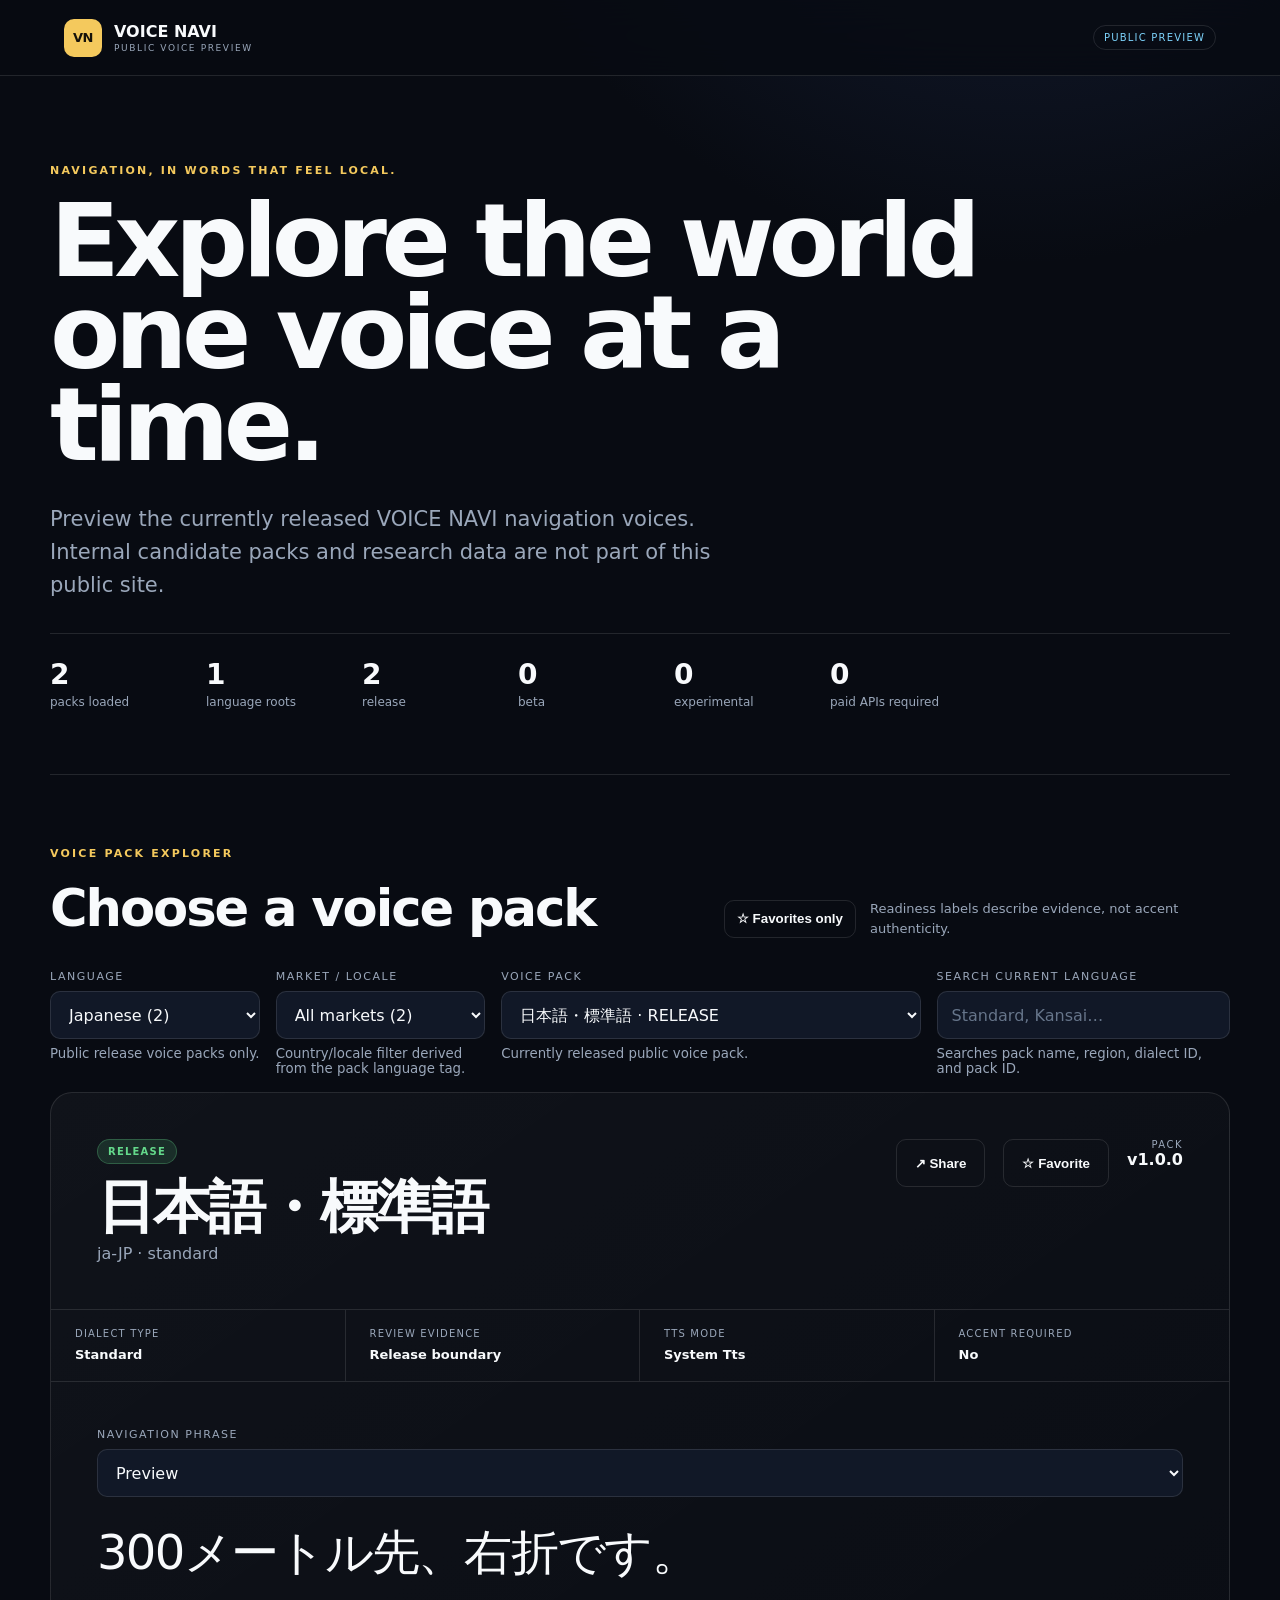
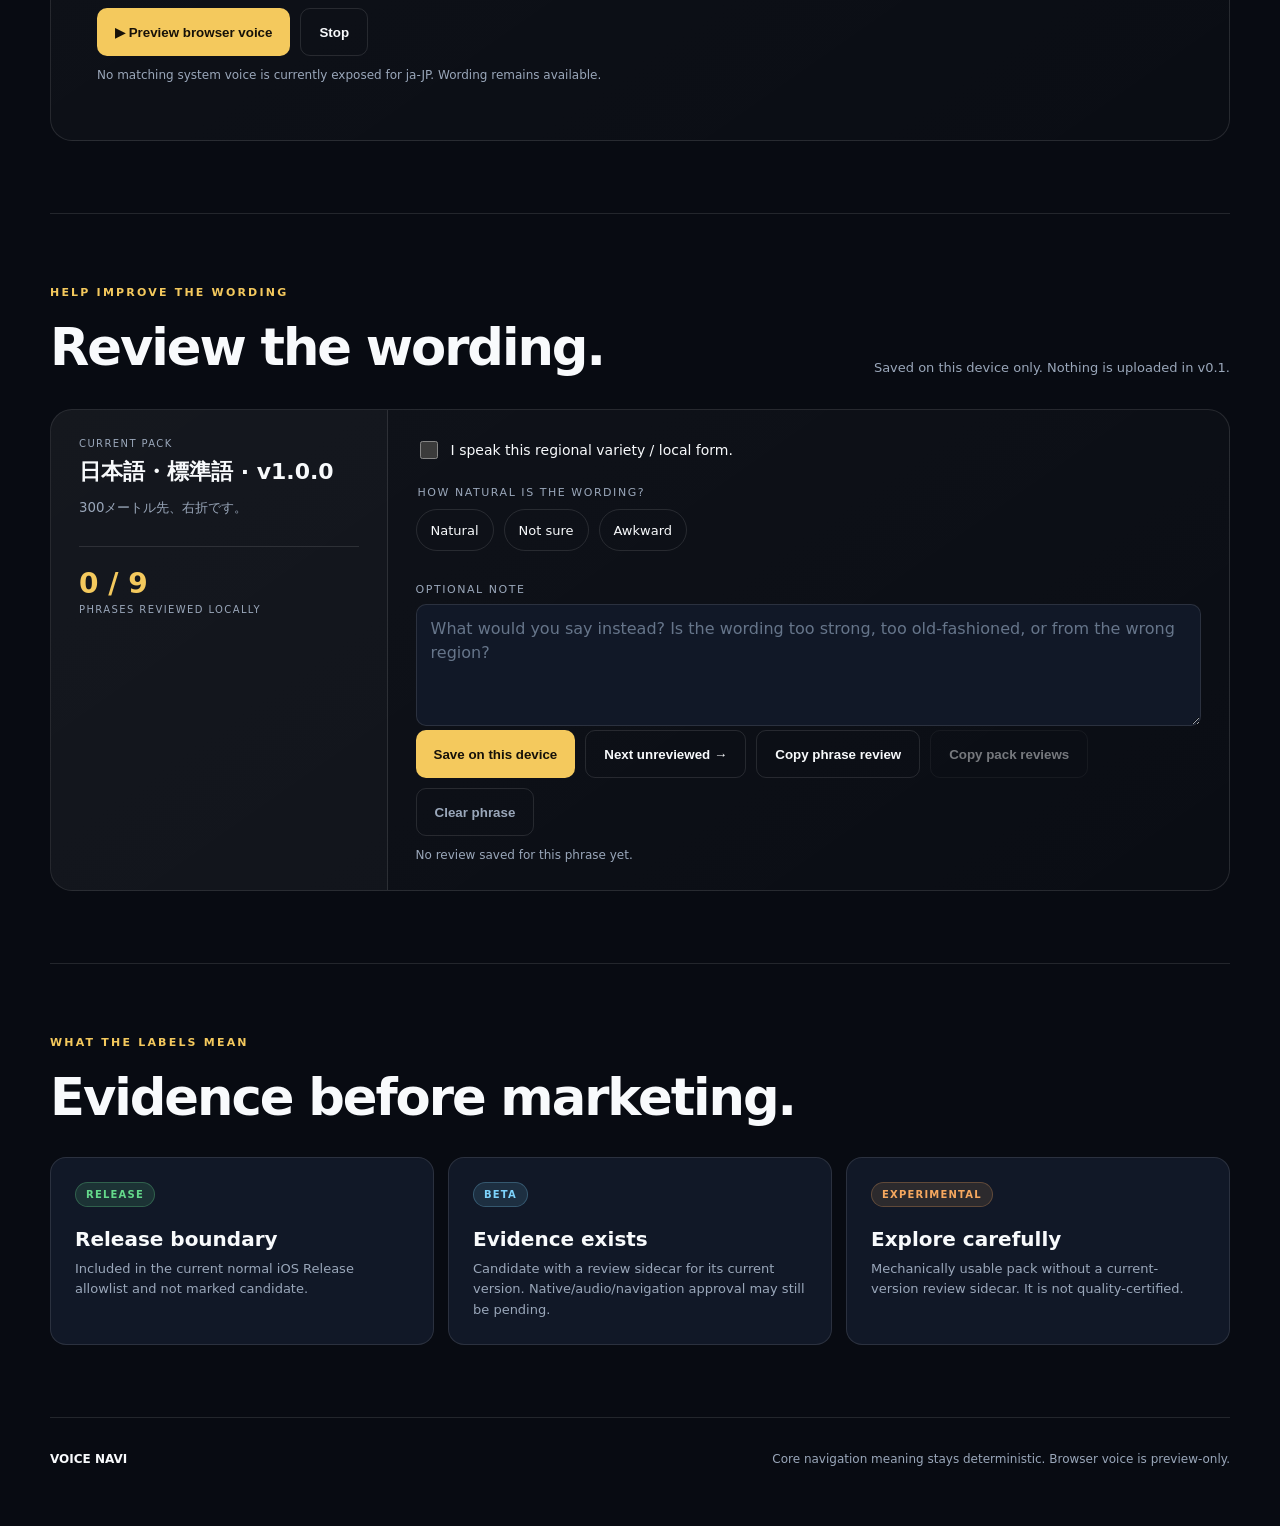
==== index.html @ 8ff070d8 "Initial VOICE NAVI public product preview" ====
<!doctype html>
<html lang="en">
<head>
  <meta charset="utf-8">
  <meta name="viewport" content="width=device-width,initial-scale=1,viewport-fit=cover">
  <meta name="theme-color" content="#0b1020">
  <meta name="description" content="Explore VOICE NAVI regional navigation voice packs.">
  <title>VOICE NAVI — Public Voice Preview</title>
  <link rel="manifest" href="manifest.webmanifest">
  <link rel="icon" href="icon.svg" type="image/svg+xml">
  <link rel="apple-touch-icon" href="apple-touch-icon.png">
  <link rel="stylesheet" href="styles.css">
</head>
<body>
  <header class="topbar">
    <a class="brand" href="#" aria-label="VOICE NAVI home">
      <span class="brand-mark" aria-hidden="true">VN</span>
      <span><strong>VOICE NAVI</strong><small>PUBLIC VOICE PREVIEW</small></span>
    </a>
    <nav class="topnav" aria-label="VOICE NAVI navigation"><span class="lab-label">PUBLIC PREVIEW</span></nav>
  </header>

  <main>
    <section class="hero" aria-labelledby="hero-title">
      <p class="eyebrow">NAVIGATION, IN WORDS THAT FEEL LOCAL.</p>
      <h1 id="hero-title">Explore the world<br>one voice at a time.</h1>
      <p class="hero-copy">Preview the currently released VOICE NAVI navigation voices. Internal candidate packs and research data are not part of this public site.</p>
      <div class="hero-stats" aria-label="Catalog summary">
        <div><strong id="pack-count">—</strong><span>packs loaded</span></div>
        <div><strong id="language-count">—</strong><span>language roots</span></div>
        <div><strong id="release-count">—</strong><span>release</span></div>
        <div><strong id="beta-count">—</strong><span>beta</span></div>
        <div><strong id="experimental-count">—</strong><span>experimental</span></div>
        <div><strong>0</strong><span>paid APIs required</span></div>
      </div>
    </section>

    <section class="lab" aria-labelledby="lab-title">
      <div class="lab-heading">
        <div>
          <p class="eyebrow">VOICE PACK EXPLORER</p>
          <h2 id="lab-title">Choose a voice pack</h2>
        </div>
        <div class="lab-tools">
          <button id="favorites-filter" class="secondary compact" type="button" aria-pressed="false">☆ Favorites only</button>
          <p class="status-note">Readiness labels describe evidence, not accent authenticity.</p>
        </div>
      </div>

      <div class="controls">
        <label>
          <span>Language</span>
          <select id="language-select" aria-describedby="language-help"></select>
          <small id="language-help">Public release voice packs only.</small>
        </label>
        <label>
          <span>Market / Locale</span>
          <select id="market-select"></select>
          <small>Country/locale filter derived from the pack language tag.</small>
        </label>
        <label class="pack-control">
          <span>Voice pack</span>
          <select id="pack-select"></select>
          <small>Currently released public voice pack.</small>
        </label>
        <label>
          <span>Search current language</span>
          <input id="pack-search" type="search" placeholder="Standard, Kansai…" autocomplete="off">
          <small>Searches pack name, region, dialect ID, and pack ID.</small>
        </label>
      </div>

      <article class="pack-card" aria-live="polite">
        <div class="pack-head">
          <div>
            <span id="readiness-badge" class="badge">—</span>
            <h3 id="pack-name">Loading…</h3>
            <p id="pack-meta" class="pack-meta"></p>
          </div>
          <div class="pack-actions">
            <button id="share-button" class="favorite" type="button">↗ Share</button>
            <button id="favorite-button" class="favorite" type="button" aria-pressed="false">☆ Favorite</button>
            <div class="version-block"><span>PACK</span><strong id="pack-version">—</strong></div>
          </div>
        </div>

        <div class="evidence-grid">
          <div><span>Dialect type</span><strong id="dialect-type">—</strong></div>
          <div><span>Review evidence</span><strong id="review-evidence">—</strong></div>
          <div><span>TTS mode</span><strong id="tts-mode">—</strong></div>
          <div><span>Accent required</span><strong id="accent-required">—</strong></div>
        </div>

        <div class="preview-panel">
          <label>
            <span>Navigation phrase</span>
            <select id="phrase-select"></select>
          </label>
          <blockquote id="phrase-text">—</blockquote>
          <div class="preview-actions">
            <button id="speak-button" class="primary" type="button">▶ Preview browser voice</button>
            <button id="stop-button" class="secondary" type="button">Stop</button>
          </div>
          <p id="voice-status" class="voice-status">Browser speech uses a matching system voice when available.</p>
          <p id="share-status" class="voice-status" aria-live="polite"></p>
        </div>

        <aside id="accent-warning" class="warning" hidden>
          <strong>Regional prosody not authenticated yet.</strong>
          <span>This pack requires regional/accent audio review. Browser TTS demonstrates wording only.</span>
        </aside>
      </article>
    </section>


    <section class="feedback" aria-labelledby="feedback-title">
      <div class="lab-heading">
        <div>
          <p class="eyebrow">HELP IMPROVE THE WORDING</p>
          <h2 id="feedback-title">Review the wording.</h2>
        </div>
        <p class="status-note">Saved on this device only. Nothing is uploaded in v0.1.</p>
      </div>

      <div class="feedback-card">
        <div class="feedback-context">
          <span>Current pack</span>
          <strong id="feedback-pack">—</strong>
          <small id="feedback-phrase">—</small>
          <div class="review-progress">
            <strong id="review-progress-count">0 / 0</strong>
            <span>phrases reviewed locally</span>
          </div>
        </div>

        <div class="feedback-form">
          <label class="native-check">
            <input id="native-speaker" type="checkbox">
            <span>I speak this regional variety / local form.</span>
          </label>

          <fieldset>
            <legend>How natural is the wording?</legend>
            <div class="rating-options">
              <label><input type="radio" name="wording-rating" value="natural"><span>Natural</span></label>
              <label><input type="radio" name="wording-rating" value="uncertain"><span>Not sure</span></label>
              <label><input type="radio" name="wording-rating" value="awkward"><span>Awkward</span></label>
            </div>
          </fieldset>

          <label>
            <span>Optional note</span>
            <textarea id="review-note" rows="4" maxlength="800" placeholder="What would you say instead? Is the wording too strong, too old-fashioned, or from the wrong region?"></textarea>
          </label>

          <div class="preview-actions">
            <button id="save-review-button" class="primary" type="button">Save on this device</button>
            <button id="next-review-button" class="secondary" type="button">Next unreviewed →</button>
            <button id="copy-review-button" class="secondary" type="button">Copy phrase review</button>
            <button id="copy-pack-review-button" class="secondary" type="button">Copy pack reviews</button>
            <button id="clear-review-button" class="secondary subtle" type="button">Clear phrase</button>
          </div>
          <p id="feedback-status" class="voice-status">No review saved for this phrase yet.</p>
        </div>
      </div>
    </section>

    <section class="readiness" aria-labelledby="readiness-title">
      <p class="eyebrow">WHAT THE LABELS MEAN</p>
      <h2 id="readiness-title">Evidence before marketing.</h2>
      <div class="readiness-grid">
        <article><span class="badge release">RELEASE</span><h3>Release boundary</h3><p>Included in the current normal iOS Release allowlist and not marked candidate.</p></article>
        <article><span class="badge beta">BETA</span><h3>Evidence exists</h3><p>Candidate with a review sidecar for its current version. Native/audio/navigation approval may still be pending.</p></article>
        <article><span class="badge experimental">EXPERIMENTAL</span><h3>Explore carefully</h3><p>Mechanically usable pack without a current-version review sidecar. It is not quality-certified.</p></article>
      </div>
    </section>
  </main>

  <footer>
    <strong>VOICE NAVI</strong>
    <span>Core navigation meaning stays deterministic. Browser voice is preview-only.</span>
  </footer>

  <script src="app.js" defer></script>
</body>
</html>
---- styles.css ----
:root {
  color-scheme: dark;
  --bg: #080b12;
  --panel: #111827;
  --panel-2: #151d2d;
  --line: rgba(255,255,255,.11);
  --text: #f8fafc;
  --muted: #9aa7ba;
  --accent: #f4c95d;
  --accent-2: #7dd3fc;
  --green: #64d98b;
  --orange: #f6a85f;
  --red: #ff7d7d;
  font-family: Inter, ui-sans-serif, system-ui, -apple-system, BlinkMacSystemFont, "Segoe UI", sans-serif;
}
* { box-sizing: border-box; }
body { margin: 0; min-height: 100vh; background: radial-gradient(circle at 80% -10%, #17213b 0, transparent 36rem), var(--bg); color: var(--text); }
a { color: inherit; }
.topbar { display: flex; justify-content: space-between; align-items: center; min-height: 76px; padding: 14px clamp(20px,5vw,68px); border-bottom: 1px solid var(--line); position: sticky; top: 0; z-index: 10; background: rgba(8,11,18,.84); backdrop-filter: blur(18px); }
.brand { display: inline-flex; align-items: center; gap: 12px; text-decoration: none; }
.brand-mark { display: grid; place-items: center; width: 38px; height: 38px; border-radius: 10px; background: var(--accent); color: #14110a; font-weight: 900; font-size: 13px; letter-spacing: -.04em; }
.brand strong, .brand small { display: block; }
.brand small { color: var(--muted); font-size: 9px; letter-spacing: .18em; margin-top: 2px; }
.lab-label { border: 1px solid var(--line); border-radius: 999px; color: var(--accent-2); padding: 6px 10px; font-size: 10px; letter-spacing: .12em; }
main { width: min(1180px, calc(100% - 40px)); margin: 0 auto; }
.hero { min-height: 58vh; display: flex; flex-direction: column; justify-content: center; padding: 88px 0 64px; }
.eyebrow { color: var(--accent); font-size: 11px; font-weight: 800; letter-spacing: .2em; margin: 0 0 18px; }
h1 { font-size: clamp(48px, 8vw, 104px); line-height: .9; letter-spacing: -.055em; margin: 0; max-width: 950px; }
.hero-copy { color: var(--muted); font-size: clamp(17px,2vw,21px); line-height: 1.55; max-width: 690px; margin: 32px 0; }
.hero-stats { display: flex; flex-wrap: wrap; gap: 36px; border-top: 1px solid var(--line); padding-top: 24px; }
.hero-stats div { min-width: 120px; }
.hero-stats strong { display: block; font-size: 28px; }
.hero-stats span { color: var(--muted); font-size: 12px; }
.lab, .readiness { padding: 72px 0; border-top: 1px solid var(--line); }
.lab-heading { display: flex; justify-content: space-between; gap: 30px; align-items: end; margin-bottom: 32px; }
h2 { font-size: clamp(32px,4vw,52px); letter-spacing: -.04em; margin: 0; }
.status-note { color: var(--muted); max-width: 360px; margin: 0; font-size: 13px; line-height: 1.5; }
.lab-tools { display: flex; align-items: center; gap: 14px; }
button.compact { min-height: 38px; padding-inline: 12px; white-space: nowrap; }
button[aria-pressed="true"] { border-color: rgba(244,201,93,.55); color: var(--accent); background: rgba(244,201,93,.08); }
.controls { display: grid; grid-template-columns: 1fr 1fr 2fr 1.4fr; gap: 16px; margin-bottom: 16px; align-items: start; }
label > span { display: block; font-size: 11px; text-transform: uppercase; letter-spacing: .14em; color: var(--muted); margin-bottom: 8px; }
label small { color: var(--muted); display: block; margin-top: 7px; }
select, input[type="search"] { width: 100%; min-height: 48px; padding: 0 14px; background: var(--panel); border: 1px solid var(--line); border-radius: 10px; color: var(--text); font: inherit; }
input[type="search"]::placeholder { color: #66758a; }
select:focus-visible, input:focus-visible, button:focus-visible { outline: 2px solid var(--accent-2); outline-offset: 2px; }
.pack-card { background: linear-gradient(145deg, rgba(255,255,255,.035), rgba(255,255,255,.012)); border: 1px solid var(--line); border-radius: 22px; overflow: hidden; }
.pack-head { padding: clamp(24px,4vw,46px); display: flex; justify-content: space-between; gap: 20px; border-bottom: 1px solid var(--line); }
.pack-head h3 { font-size: clamp(30px,5vw,58px); line-height: 1; margin: 14px 0 8px; letter-spacing: -.04em; }
.pack-meta { color: var(--muted); margin: 0; }
.version-block { text-align: right; color: var(--muted); }
.version-block span { display: block; font-size: 10px; letter-spacing: .15em; }
.version-block strong { color: var(--text); font-size: 16px; }
.badge { display: inline-block; border-radius: 999px; padding: 6px 10px; font-weight: 800; font-size: 10px; letter-spacing: .12em; background: rgba(255,255,255,.1); }
.badge.release, .badge[data-state="RELEASE"] { background: rgba(100,217,139,.14); color: var(--green); border: 1px solid rgba(100,217,139,.28); }
.badge.beta, .badge[data-state="BETA"] { background: rgba(125,211,252,.12); color: var(--accent-2); border: 1px solid rgba(125,211,252,.25); }
.badge.experimental, .badge[data-state="EXPERIMENTAL"] { background: rgba(246,168,95,.12); color: var(--orange); border: 1px solid rgba(246,168,95,.25); }
.evidence-grid { display: grid; grid-template-columns: repeat(4, 1fr); }
.evidence-grid div { padding: 18px 24px; border-right: 1px solid var(--line); border-bottom: 1px solid var(--line); }
.evidence-grid div:last-child { border-right: 0; }
.evidence-grid span { color: var(--muted); font-size: 10px; text-transform: uppercase; letter-spacing: .12em; display: block; margin-bottom: 5px; }
.evidence-grid strong { font-size: 13px; }
.preview-panel { padding: clamp(24px,4vw,46px); }
blockquote { margin: 28px 0; padding: 0; max-width: 880px; font-size: clamp(28px,4vw,48px); line-height: 1.15; letter-spacing: -.035em; }
.preview-actions { display: flex; flex-wrap: wrap; gap: 10px; }
button { min-height: 48px; border-radius: 10px; padding: 0 18px; border: 0; cursor: pointer; font-weight: 750; }
button.primary { background: var(--accent); color: #161109; }
button.secondary { background: transparent; color: var(--text); border: 1px solid var(--line); }
button:disabled { opacity: .45; cursor: not-allowed; }
.voice-status { color: var(--muted); font-size: 12px; margin: 12px 0 0; }
.warning { margin: 0 24px 24px; padding: 16px 18px; border: 1px solid rgba(246,168,95,.28); border-radius: 12px; background: rgba(246,168,95,.07); color: var(--orange); }
.warning strong, .warning span { display: block; }
.warning span { color: #ddb991; margin-top: 4px; font-size: 12px; line-height: 1.5; }
.readiness-grid { display: grid; grid-template-columns: repeat(3,1fr); gap: 14px; margin-top: 30px; }
.readiness-grid article { border: 1px solid var(--line); background: var(--panel); padding: 24px; border-radius: 16px; }
.readiness-grid h3 { margin: 20px 0 8px; font-size: 20px; }
.readiness-grid p { color: var(--muted); line-height: 1.55; margin: 0; font-size: 13px; }
footer { width: min(1180px, calc(100% - 40px)); margin: 0 auto; padding: 34px 0 60px; border-top: 1px solid var(--line); color: var(--muted); display: flex; justify-content: space-between; gap: 24px; font-size: 12px; }
footer strong { color: var(--text); }
@media (max-width: 720px) {
  .topbar { padding-inline: 18px; }
  .lab-label { display: none; }
  main, footer { width: min(100% - 28px, 1180px); }
  .hero { padding-top: 72px; min-height: auto; }
  .lab-heading, footer { display: block; }
  .lab-tools { display: block; margin-top: 14px; }
  .status-note { margin-top: 10px; }
  .controls { grid-template-columns: 1fr; }
  .evidence-grid { grid-template-columns: 1fr 1fr; }
  .evidence-grid div:nth-child(2) { border-right: 0; }
  .readiness-grid { grid-template-columns: 1fr; }
  .pack-head { display: block; }
  .version-block { text-align: left; margin-top: 18px; }
  footer span { display: block; margin-top: 8px; }
}
@media (prefers-reduced-motion: reduce) { * { scroll-behavior: auto !important; } }
.pack-actions { display: flex; align-items: flex-start; gap: 18px; }
.favorite { background: transparent; color: var(--text); border: 1px solid var(--line); white-space: nowrap; }
.favorite[aria-pressed="true"] { color: var(--accent); border-color: rgba(244,201,93,.45); background: rgba(244,201,93,.08); }
.feedback { padding: 72px 0; border-top: 1px solid var(--line); }
.feedback-card { display: grid; grid-template-columns: minmax(220px,.8fr) minmax(0,2fr); border: 1px solid var(--line); border-radius: 22px; overflow: hidden; background: linear-gradient(145deg, rgba(255,255,255,.035), rgba(255,255,255,.012)); }
.feedback-context { padding: 28px; border-right: 1px solid var(--line); background: rgba(255,255,255,.018); }
.feedback-context span { color: var(--muted); text-transform: uppercase; letter-spacing: .14em; font-size: 10px; display: block; margin-bottom: 10px; }
.feedback-context strong { display: block; font-size: 22px; line-height: 1.2; }
.feedback-context small { color: var(--muted); display: block; margin-top: 12px; line-height: 1.5; }
.review-progress { margin-top: 28px; padding-top: 20px; border-top: 1px solid var(--line); }
.review-progress strong { font-size: 28px; color: var(--accent); }
.review-progress span { margin-top: 4px; }
.feedback-form { padding: 28px; }
.native-check { display: flex; gap: 10px; align-items: center; margin-bottom: 24px; }
.native-check span { margin: 0; color: var(--text); font-size: 14px; text-transform: none; letter-spacing: 0; }
.native-check input { width: 18px; height: 18px; accent-color: var(--accent); }
fieldset { border: 0; padding: 0; margin: 0 0 24px; }
legend { color: var(--muted); text-transform: uppercase; letter-spacing: .14em; font-size: 11px; margin-bottom: 10px; }
.rating-options { display: flex; flex-wrap: wrap; gap: 10px; }
.rating-options label { position: relative; }
.rating-options input { position: absolute; opacity: 0; pointer-events: none; }
.rating-options span { display: inline-flex; align-items: center; min-height: 42px; border: 1px solid var(--line); border-radius: 999px; padding: 0 14px; color: var(--text); text-transform: none; letter-spacing: 0; font-size: 13px; cursor: pointer; }
.rating-options input:checked + span { border-color: var(--accent-2); background: rgba(125,211,252,.1); color: var(--accent-2); }
textarea { width: 100%; resize: vertical; min-height: 112px; padding: 12px 14px; background: var(--panel); border: 1px solid var(--line); border-radius: 10px; color: var(--text); font: inherit; line-height: 1.5; }
textarea::placeholder { color: #66758a; }
textarea:focus-visible { outline: 2px solid var(--accent-2); outline-offset: 2px; }
button.subtle { color: var(--muted); }
@media (max-width: 720px) {
  .pack-actions { margin-top: 18px; justify-content: space-between; }
  .feedback-card { grid-template-columns: 1fr; }
  .feedback-context { border-right: 0; border-bottom: 1px solid var(--line); }
}
.topnav { display: flex; align-items: center; gap: 14px; }
.topnav a { color: var(--muted); text-decoration: none; font-size: 12px; }
.topnav a:hover { color: var(--text); }
.queue-hero { min-height: 50vh; }
.blocker-grid { display: grid; grid-template-columns: repeat(2, minmax(0,1fr)); gap: 12px; }
.blocker-card { display: grid; grid-template-columns: 42px minmax(0,1fr) auto; gap: 16px; align-items: center; border: 1px solid var(--line); background: var(--panel); border-radius: 16px; padding: 20px; position: relative; }
.blocker-rank { color: var(--muted); font-size: 11px; letter-spacing: .12em; }
.blocker-main span, .queue-gate > span { color: var(--muted); text-transform: uppercase; letter-spacing: .12em; font-size: 9px; }
.blocker-main h3 { margin: 4px 0 5px; font-size: 18px; }
code { color: var(--accent-2); font-family: ui-monospace, SFMono-Regular, Menlo, Monaco, Consolas, monospace; font-size: 11px; }
.unlock { text-align: right; padding-right: 90px; }
.unlock strong { display: block; color: var(--accent); font-size: 28px; line-height: 1; }
.unlock span { display: block; color: var(--muted); font-size: 9px; line-height: 1.25; margin-top: 4px; text-transform: uppercase; letter-spacing: .08em; }
.queue-link { color: var(--accent-2); text-decoration: none; font-weight: 700; font-size: 11px; white-space: nowrap; }
.blocker-card > .queue-link { position: absolute; right: 18px; bottom: 16px; }
.queue-controls { display: grid; grid-template-columns: 1fr 1fr 1.4fr; gap: 14px; margin-bottom: 18px; }
.queue-list { border: 1px solid var(--line); border-radius: 18px; overflow: hidden; }
.queue-row { display: grid; grid-template-columns: minmax(230px,1.3fr) minmax(230px,1.1fr) minmax(200px,1fr) 70px 80px; gap: 16px; align-items: center; padding: 18px 20px; border-bottom: 1px solid var(--line); background: rgba(255,255,255,.016); }
.queue-row:last-child { border-bottom: 0; }
.queue-row:hover { background: rgba(255,255,255,.03); }
.queue-identity h3 { margin: 8px 0 4px; font-size: 17px; }
.queue-gate strong { display: block; margin: 5px 0 7px; font-size: 12px; }
.queue-gate p { margin: 0; color: var(--muted); font-size: 10px; }
.queue-needs { display: flex; flex-wrap: wrap; gap: 5px; }
.queue-needs span { border: 1px solid var(--line); border-radius: 999px; color: var(--muted); font-size: 9px; padding: 4px 7px; }
.queue-leverage { text-align: center; }
.queue-leverage strong { display: block; font-size: 19px; color: var(--accent); }
.queue-leverage span { color: var(--muted); font-size: 9px; text-transform: uppercase; }
@media (max-width: 900px) {
  .blocker-grid { grid-template-columns: 1fr; }
  .queue-controls { grid-template-columns: 1fr; }
  .queue-row { grid-template-columns: 1fr; gap: 12px; }
  .queue-leverage { text-align: left; }
  .queue-row > .queue-link { justify-self: start; }
}
.learning-layout { display: grid; grid-template-columns: minmax(320px,.95fr) minmax(420px,1.35fr); gap: 18px; align-items: start; }
.learning-list { border: 1px solid var(--line); border-radius: 18px; overflow: hidden; max-height: 760px; overflow-y: auto; }
.learning-row { width: 100%; display: grid; grid-template-columns: auto minmax(0,1fr); gap: 8px 12px; text-align: left; border-radius: 0; border: 0; border-bottom: 1px solid var(--line); background: rgba(255,255,255,.016); color: var(--text); padding: 16px; min-height: 0; }
.learning-row:last-child { border-bottom: 0; }
.learning-row:hover, .learning-row.selected { background: rgba(255,255,255,.055); }
.learning-row-main { min-width: 0; }
.learning-row-main strong, .learning-row-main code { display: block; }
.learning-row-main strong { margin-bottom: 4px; font-size: 14px; }
.learning-row-action { grid-column: 2; color: var(--muted); font-size: 10px; }
.learning-row-saved { grid-column: 1 / -1; color: var(--accent); font-size: 9px; letter-spacing: .12em; }
.learning-detail { position: sticky; top: 92px; border: 1px solid var(--line); border-radius: 20px; background: linear-gradient(145deg, rgba(255,255,255,.035), rgba(255,255,255,.012)); padding: clamp(22px,3vw,34px); max-height: calc(100vh - 112px); overflow-y: auto; }
.learning-detail section { border-top: 1px solid var(--line); margin-top: 24px; padding-top: 24px; }
.learning-detail-head h3 { font-size: clamp(26px,3vw,42px); letter-spacing: -.035em; margin: 12px 0 6px; }
.learning-detail-head p { color: var(--muted); font-size: 12px; }
.source-card-list { display: grid; gap: 8px; }
.source-card { display: block; border: 1px solid var(--line); border-radius: 12px; padding: 14px; text-decoration: none; background: rgba(255,255,255,.018); }
.source-card:hover { border-color: rgba(125,211,252,.38); }
.source-card strong, .source-card span, .source-card code { display: block; }
.source-card span { color: var(--muted); font-size: 10px; margin: 5px 0; }
.learning-evidence { grid-template-columns: 1fr 1fr; border: 1px solid var(--line); border-radius: 12px; overflow: hidden; }
.learning-form-grid { display: grid; grid-template-columns: repeat(3,1fr); gap: 10px; margin-bottom: 16px; }
.learning-review label { display: block; margin-bottom: 14px; }
@media (max-width: 900px) {
  .learning-layout { grid-template-columns: 1fr; }
  .learning-list { max-height: 480px; }
  .learning-detail { position: static; max-height: none; }
  .learning-form-grid { grid-template-columns: 1fr; }
}
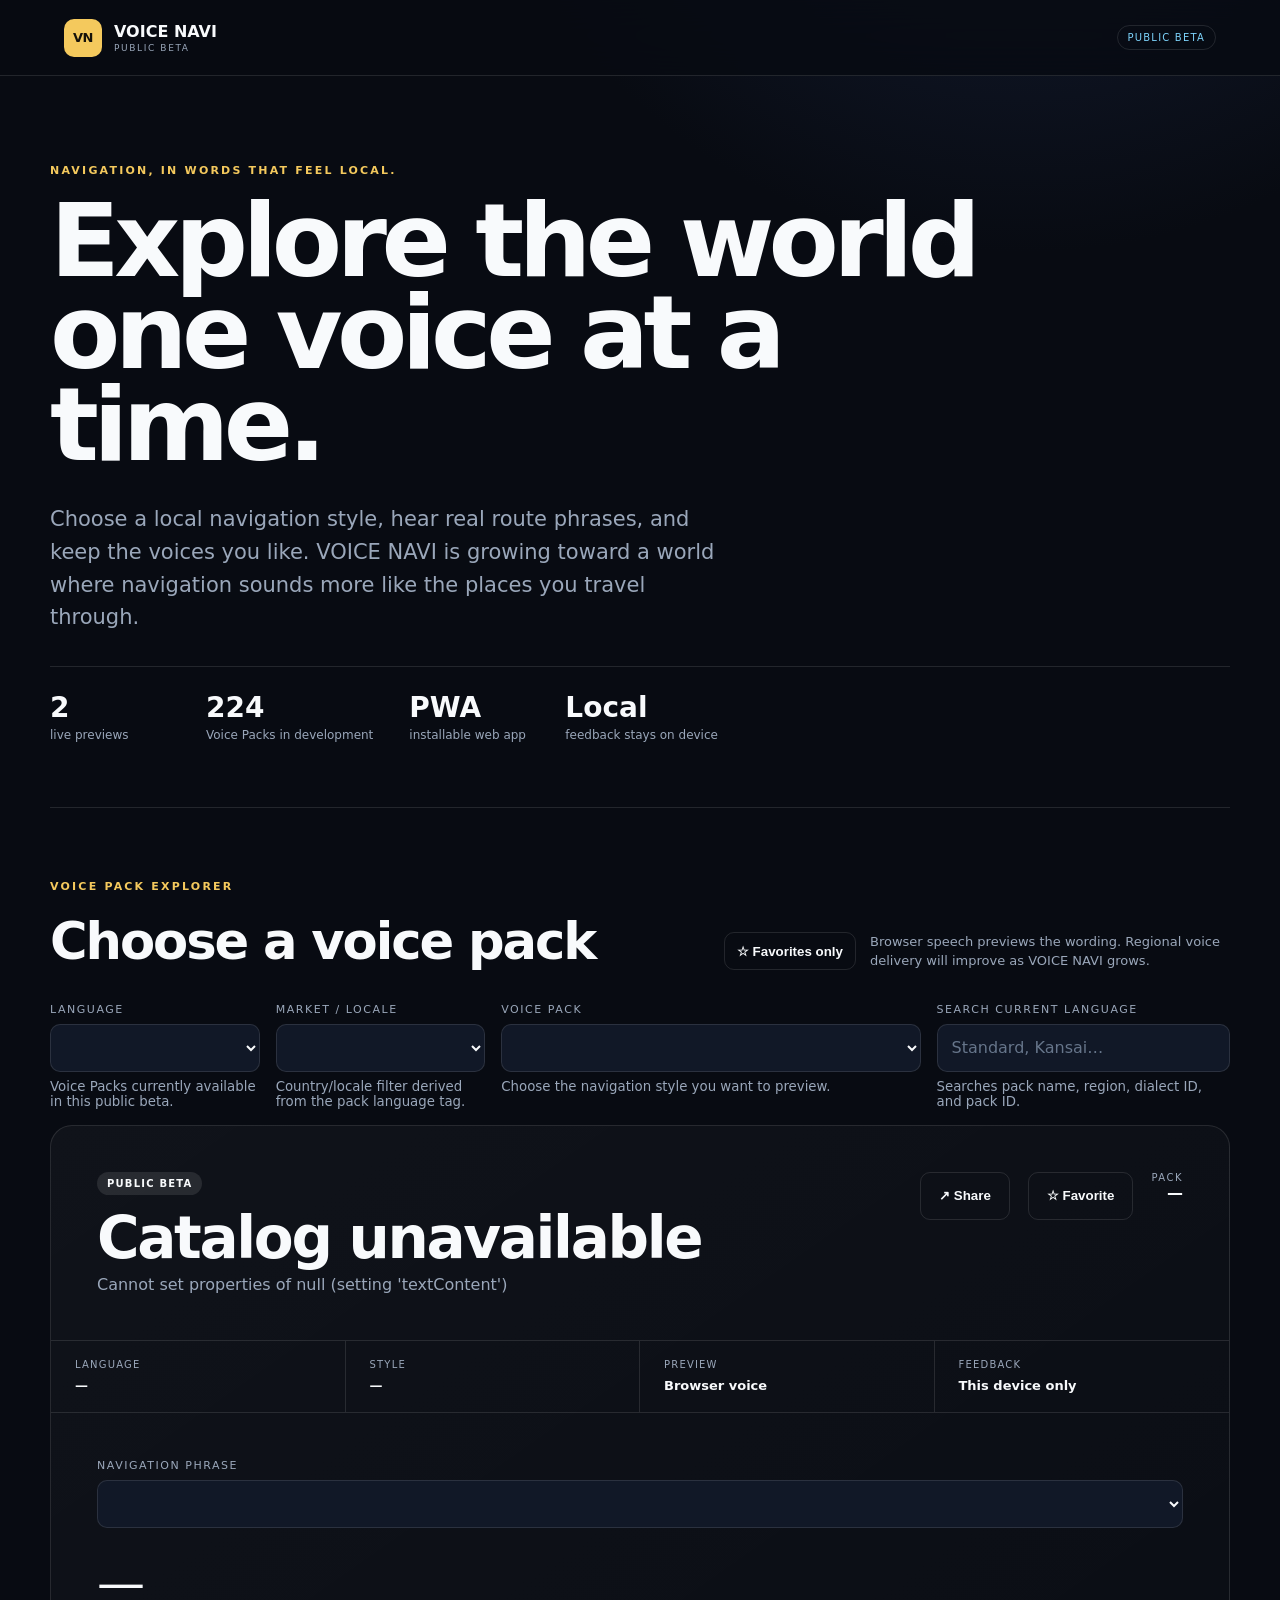
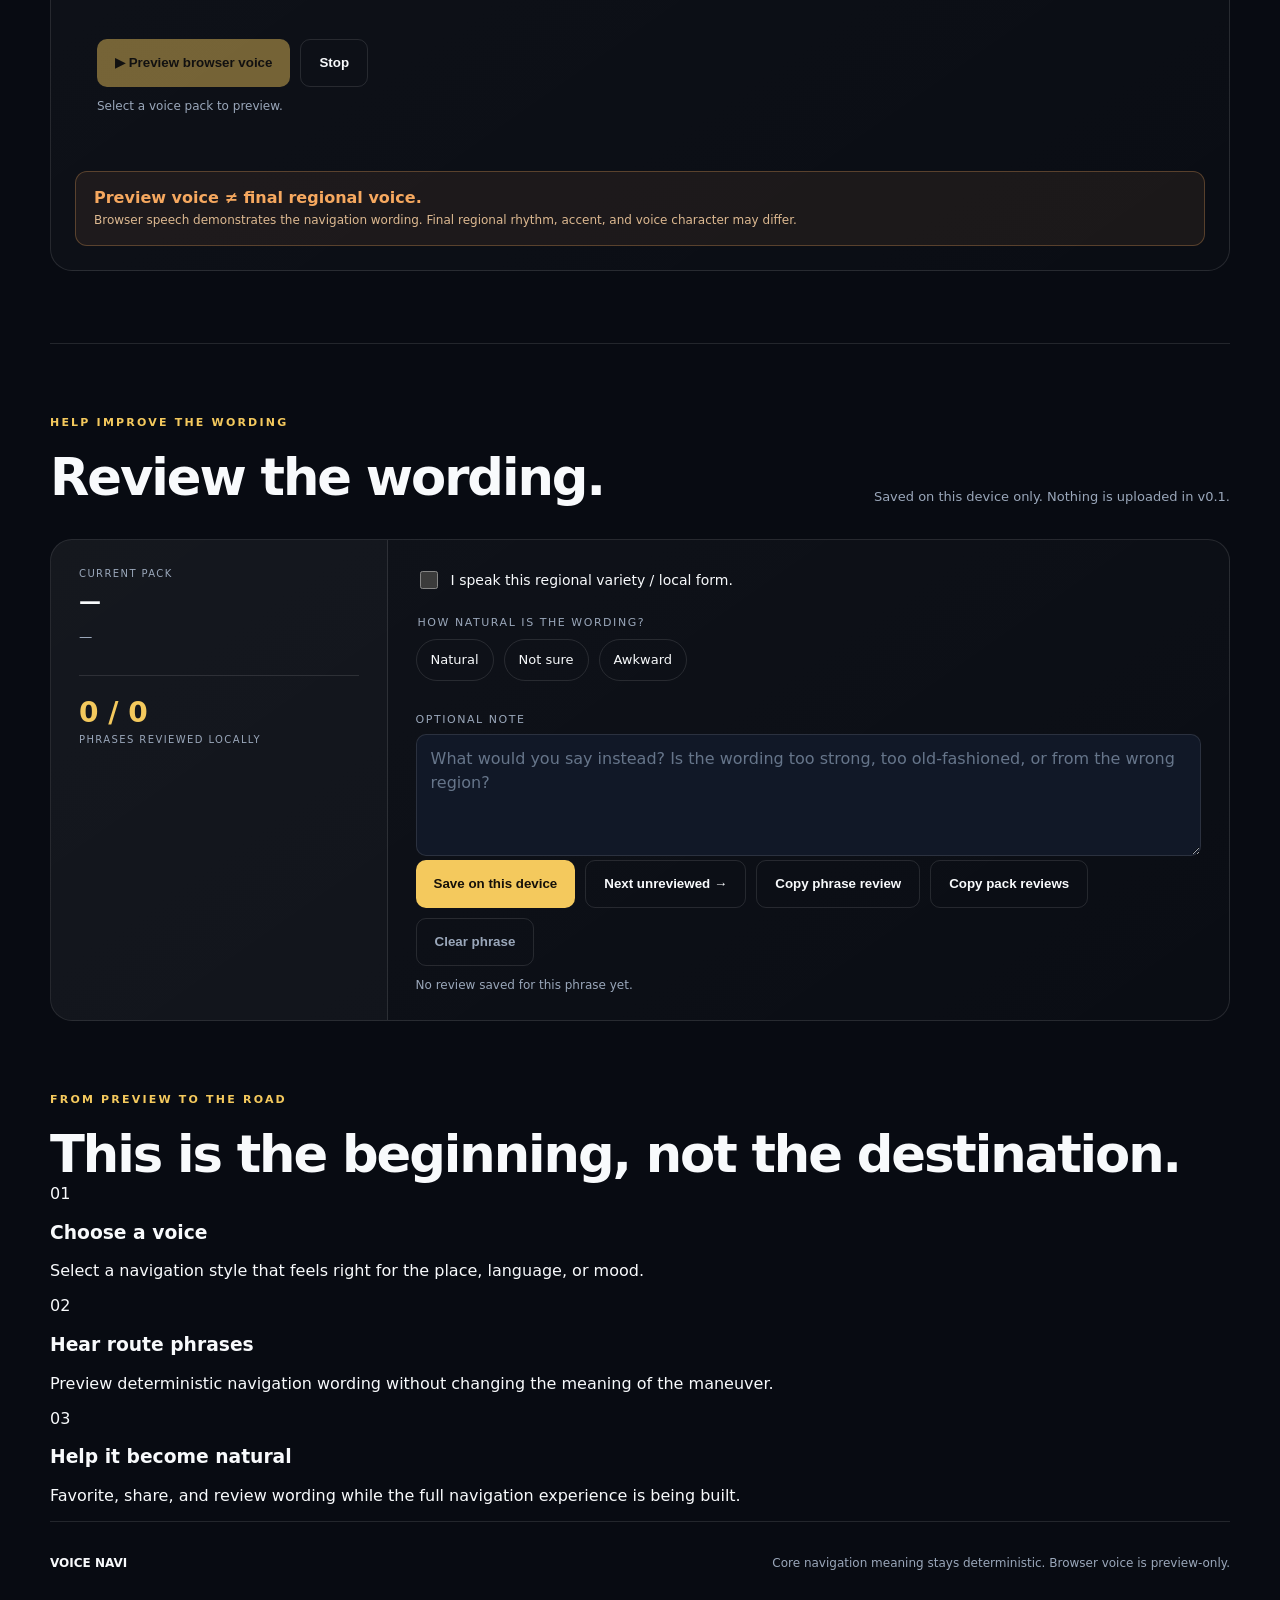
==== commit f50d0f93: "Polish VOICE NAVI public beta experience" ====
--- a/index.html
+++ b/index.html
@@ -15,23 +15,21 @@
   <header class="topbar">
     <a class="brand" href="#" aria-label="VOICE NAVI home">
       <span class="brand-mark" aria-hidden="true">VN</span>
-      <span><strong>VOICE NAVI</strong><small>PUBLIC VOICE PREVIEW</small></span>
+      <span><strong>VOICE NAVI</strong><small>PUBLIC BETA</small></span>
     </a>
-    <nav class="topnav" aria-label="VOICE NAVI navigation"><span class="lab-label">PUBLIC PREVIEW</span></nav>
+    <nav class="topnav" aria-label="VOICE NAVI navigation"><button id="install-button" class="secondary compact" type="button" hidden>Install app</button><span class="lab-label">PUBLIC BETA</span></nav>
   </header>
 
   <main>
     <section class="hero" aria-labelledby="hero-title">
       <p class="eyebrow">NAVIGATION, IN WORDS THAT FEEL LOCAL.</p>
       <h1 id="hero-title">Explore the world<br>one voice at a time.</h1>
-      <p class="hero-copy">Preview the currently released VOICE NAVI navigation voices. Internal candidate packs and research data are not part of this public site.</p>
-      <div class="hero-stats" aria-label="Catalog summary">
-        <div><strong id="pack-count">—</strong><span>packs loaded</span></div>
-        <div><strong id="language-count">—</strong><span>language roots</span></div>
-        <div><strong id="release-count">—</strong><span>release</span></div>
-        <div><strong id="beta-count">—</strong><span>beta</span></div>
-        <div><strong id="experimental-count">—</strong><span>experimental</span></div>
-        <div><strong>0</strong><span>paid APIs required</span></div>
+      <p class="hero-copy">Choose a local navigation style, hear real route phrases, and keep the voices you like. VOICE NAVI is growing toward a world where navigation sounds more like the places you travel through.</p>
+      <div class="hero-stats" aria-label="VOICE NAVI beta summary">
+        <div><strong id="pack-count">—</strong><span>live previews</span></div>
+        <div><strong>224</strong><span>Voice Packs in development</span></div>
+        <div><strong>PWA</strong><span>installable web app</span></div>
+        <div><strong>Local</strong><span>feedback stays on device</span></div>
       </div>
     </section>
 
@@ -43,7 +41,7 @@
         </div>
         <div class="lab-tools">
           <button id="favorites-filter" class="secondary compact" type="button" aria-pressed="false">☆ Favorites only</button>
-          <p class="status-note">Readiness labels describe evidence, not accent authenticity.</p>
+          <p class="status-note">Browser speech previews the wording. Regional voice delivery will improve as VOICE NAVI grows.</p>
         </div>
       </div>
 
@@ -51,7 +49,7 @@
         <label>
           <span>Language</span>
           <select id="language-select" aria-describedby="language-help"></select>
-          <small id="language-help">Public release voice packs only.</small>
+          <small id="language-help">Voice Packs currently available in this public beta.</small>
         </label>
         <label>
           <span>Market / Locale</span>
@@ -61,7 +59,7 @@
         <label class="pack-control">
           <span>Voice pack</span>
           <select id="pack-select"></select>
-          <small>Currently released public voice pack.</small>
+          <small>Choose the navigation style you want to preview.</small>
         </label>
         <label>
           <span>Search current language</span>
@@ -73,7 +71,7 @@
       <article class="pack-card" aria-live="polite">
         <div class="pack-head">
           <div>
-            <span id="readiness-badge" class="badge">—</span>
+            <span id="readiness-badge" class="badge public-beta">PUBLIC BETA</span>
             <h3 id="pack-name">Loading…</h3>
             <p id="pack-meta" class="pack-meta"></p>
           </div>
@@ -85,10 +83,10 @@
         </div>
 
         <div class="evidence-grid">
-          <div><span>Dialect type</span><strong id="dialect-type">—</strong></div>
-          <div><span>Review evidence</span><strong id="review-evidence">—</strong></div>
-          <div><span>TTS mode</span><strong id="tts-mode">—</strong></div>
-          <div><span>Accent required</span><strong id="accent-required">—</strong></div>
+          <div><span>Language</span><strong id="public-language">—</strong></div>
+          <div><span>Style</span><strong id="public-style">—</strong></div>
+          <div><span>Preview</span><strong>Browser voice</strong></div>
+          <div><span>Feedback</span><strong>This device only</strong></div>
         </div>
 
         <div class="preview-panel">
@@ -105,9 +103,9 @@
           <p id="share-status" class="voice-status" aria-live="polite"></p>
         </div>
 
-        <aside id="accent-warning" class="warning" hidden>
-          <strong>Regional prosody not authenticated yet.</strong>
-          <span>This pack requires regional/accent audio review. Browser TTS demonstrates wording only.</span>
+        <aside id="accent-warning" class="warning">
+          <strong>Preview voice ≠ final regional voice.</strong>
+          <span>Browser speech demonstrates the navigation wording. Final regional rhythm, accent, and voice character may differ.</span>
         </aside>
       </article>
     </section>
@@ -165,13 +163,13 @@
       </div>
     </section>
 
-    <section class="readiness" aria-labelledby="readiness-title">
-      <p class="eyebrow">WHAT THE LABELS MEAN</p>
-      <h2 id="readiness-title">Evidence before marketing.</h2>
-      <div class="readiness-grid">
-        <article><span class="badge release">RELEASE</span><h3>Release boundary</h3><p>Included in the current normal iOS Release allowlist and not marked candidate.</p></article>
-        <article><span class="badge beta">BETA</span><h3>Evidence exists</h3><p>Candidate with a review sidecar for its current version. Native/audio/navigation approval may still be pending.</p></article>
-        <article><span class="badge experimental">EXPERIMENTAL</span><h3>Explore carefully</h3><p>Mechanically usable pack without a current-version review sidecar. It is not quality-certified.</p></article>
+    <section class="product-flow" aria-labelledby="product-flow-title">
+      <p class="eyebrow">FROM PREVIEW TO THE ROAD</p>
+      <h2 id="product-flow-title">This is the beginning, not the destination.</h2>
+      <div class="product-flow-grid">
+        <article><span class="step-number">01</span><h3>Choose a voice</h3><p>Select a navigation style that feels right for the place, language, or mood.</p></article>
+        <article><span class="step-number">02</span><h3>Hear route phrases</h3><p>Preview deterministic navigation wording without changing the meaning of the maneuver.</p></article>
+        <article><span class="step-number">03</span><h3>Help it become natural</h3><p>Favorite, share, and review wording while the full navigation experience is being built.</p></article>
       </div>
     </section>
   </main>
--- a/styles.css
+++ b/styles.css
@@ -129,63 +129,3 @@
 .topnav { display: flex; align-items: center; gap: 14px; }
 .topnav a { color: var(--muted); text-decoration: none; font-size: 12px; }
 .topnav a:hover { color: var(--text); }
-.queue-hero { min-height: 50vh; }
-.blocker-grid { display: grid; grid-template-columns: repeat(2, minmax(0,1fr)); gap: 12px; }
-.blocker-card { display: grid; grid-template-columns: 42px minmax(0,1fr) auto; gap: 16px; align-items: center; border: 1px solid var(--line); background: var(--panel); border-radius: 16px; padding: 20px; position: relative; }
-.blocker-rank { color: var(--muted); font-size: 11px; letter-spacing: .12em; }
-.blocker-main span, .queue-gate > span { color: var(--muted); text-transform: uppercase; letter-spacing: .12em; font-size: 9px; }
-.blocker-main h3 { margin: 4px 0 5px; font-size: 18px; }
-code { color: var(--accent-2); font-family: ui-monospace, SFMono-Regular, Menlo, Monaco, Consolas, monospace; font-size: 11px; }
-.unlock { text-align: right; padding-right: 90px; }
-.unlock strong { display: block; color: var(--accent); font-size: 28px; line-height: 1; }
-.unlock span { display: block; color: var(--muted); font-size: 9px; line-height: 1.25; margin-top: 4px; text-transform: uppercase; letter-spacing: .08em; }
-.queue-link { color: var(--accent-2); text-decoration: none; font-weight: 700; font-size: 11px; white-space: nowrap; }
-.blocker-card > .queue-link { position: absolute; right: 18px; bottom: 16px; }
-.queue-controls { display: grid; grid-template-columns: 1fr 1fr 1.4fr; gap: 14px; margin-bottom: 18px; }
-.queue-list { border: 1px solid var(--line); border-radius: 18px; overflow: hidden; }
-.queue-row { display: grid; grid-template-columns: minmax(230px,1.3fr) minmax(230px,1.1fr) minmax(200px,1fr) 70px 80px; gap: 16px; align-items: center; padding: 18px 20px; border-bottom: 1px solid var(--line); background: rgba(255,255,255,.016); }
-.queue-row:last-child { border-bottom: 0; }
-.queue-row:hover { background: rgba(255,255,255,.03); }
-.queue-identity h3 { margin: 8px 0 4px; font-size: 17px; }
-.queue-gate strong { display: block; margin: 5px 0 7px; font-size: 12px; }
-.queue-gate p { margin: 0; color: var(--muted); font-size: 10px; }
-.queue-needs { display: flex; flex-wrap: wrap; gap: 5px; }
-.queue-needs span { border: 1px solid var(--line); border-radius: 999px; color: var(--muted); font-size: 9px; padding: 4px 7px; }
-.queue-leverage { text-align: center; }
-.queue-leverage strong { display: block; font-size: 19px; color: var(--accent); }
-.queue-leverage span { color: var(--muted); font-size: 9px; text-transform: uppercase; }
-@media (max-width: 900px) {
-  .blocker-grid { grid-template-columns: 1fr; }
-  .queue-controls { grid-template-columns: 1fr; }
-  .queue-row { grid-template-columns: 1fr; gap: 12px; }
-  .queue-leverage { text-align: left; }
-  .queue-row > .queue-link { justify-self: start; }
-}
-.learning-layout { display: grid; grid-template-columns: minmax(320px,.95fr) minmax(420px,1.35fr); gap: 18px; align-items: start; }
-.learning-list { border: 1px solid var(--line); border-radius: 18px; overflow: hidden; max-height: 760px; overflow-y: auto; }
-.learning-row { width: 100%; display: grid; grid-template-columns: auto minmax(0,1fr); gap: 8px 12px; text-align: left; border-radius: 0; border: 0; border-bottom: 1px solid var(--line); background: rgba(255,255,255,.016); color: var(--text); padding: 16px; min-height: 0; }
-.learning-row:last-child { border-bottom: 0; }
-.learning-row:hover, .learning-row.selected { background: rgba(255,255,255,.055); }
-.learning-row-main { min-width: 0; }
-.learning-row-main strong, .learning-row-main code { display: block; }
-.learning-row-main strong { margin-bottom: 4px; font-size: 14px; }
-.learning-row-action { grid-column: 2; color: var(--muted); font-size: 10px; }
-.learning-row-saved { grid-column: 1 / -1; color: var(--accent); font-size: 9px; letter-spacing: .12em; }
-.learning-detail { position: sticky; top: 92px; border: 1px solid var(--line); border-radius: 20px; background: linear-gradient(145deg, rgba(255,255,255,.035), rgba(255,255,255,.012)); padding: clamp(22px,3vw,34px); max-height: calc(100vh - 112px); overflow-y: auto; }
-.learning-detail section { border-top: 1px solid var(--line); margin-top: 24px; padding-top: 24px; }
-.learning-detail-head h3 { font-size: clamp(26px,3vw,42px); letter-spacing: -.035em; margin: 12px 0 6px; }
-.learning-detail-head p { color: var(--muted); font-size: 12px; }
-.source-card-list { display: grid; gap: 8px; }
-.source-card { display: block; border: 1px solid var(--line); border-radius: 12px; padding: 14px; text-decoration: none; background: rgba(255,255,255,.018); }
-.source-card:hover { border-color: rgba(125,211,252,.38); }
-.source-card strong, .source-card span, .source-card code { display: block; }
-.source-card span { color: var(--muted); font-size: 10px; margin: 5px 0; }
-.learning-evidence { grid-template-columns: 1fr 1fr; border: 1px solid var(--line); border-radius: 12px; overflow: hidden; }
-.learning-form-grid { display: grid; grid-template-columns: repeat(3,1fr); gap: 10px; margin-bottom: 16px; }
-.learning-review label { display: block; margin-bottom: 14px; }
-@media (max-width: 900px) {
-  .learning-layout { grid-template-columns: 1fr; }
-  .learning-list { max-height: 480px; }
-  .learning-detail { position: static; max-height: none; }
-  .learning-form-grid { grid-template-columns: 1fr; }
-}
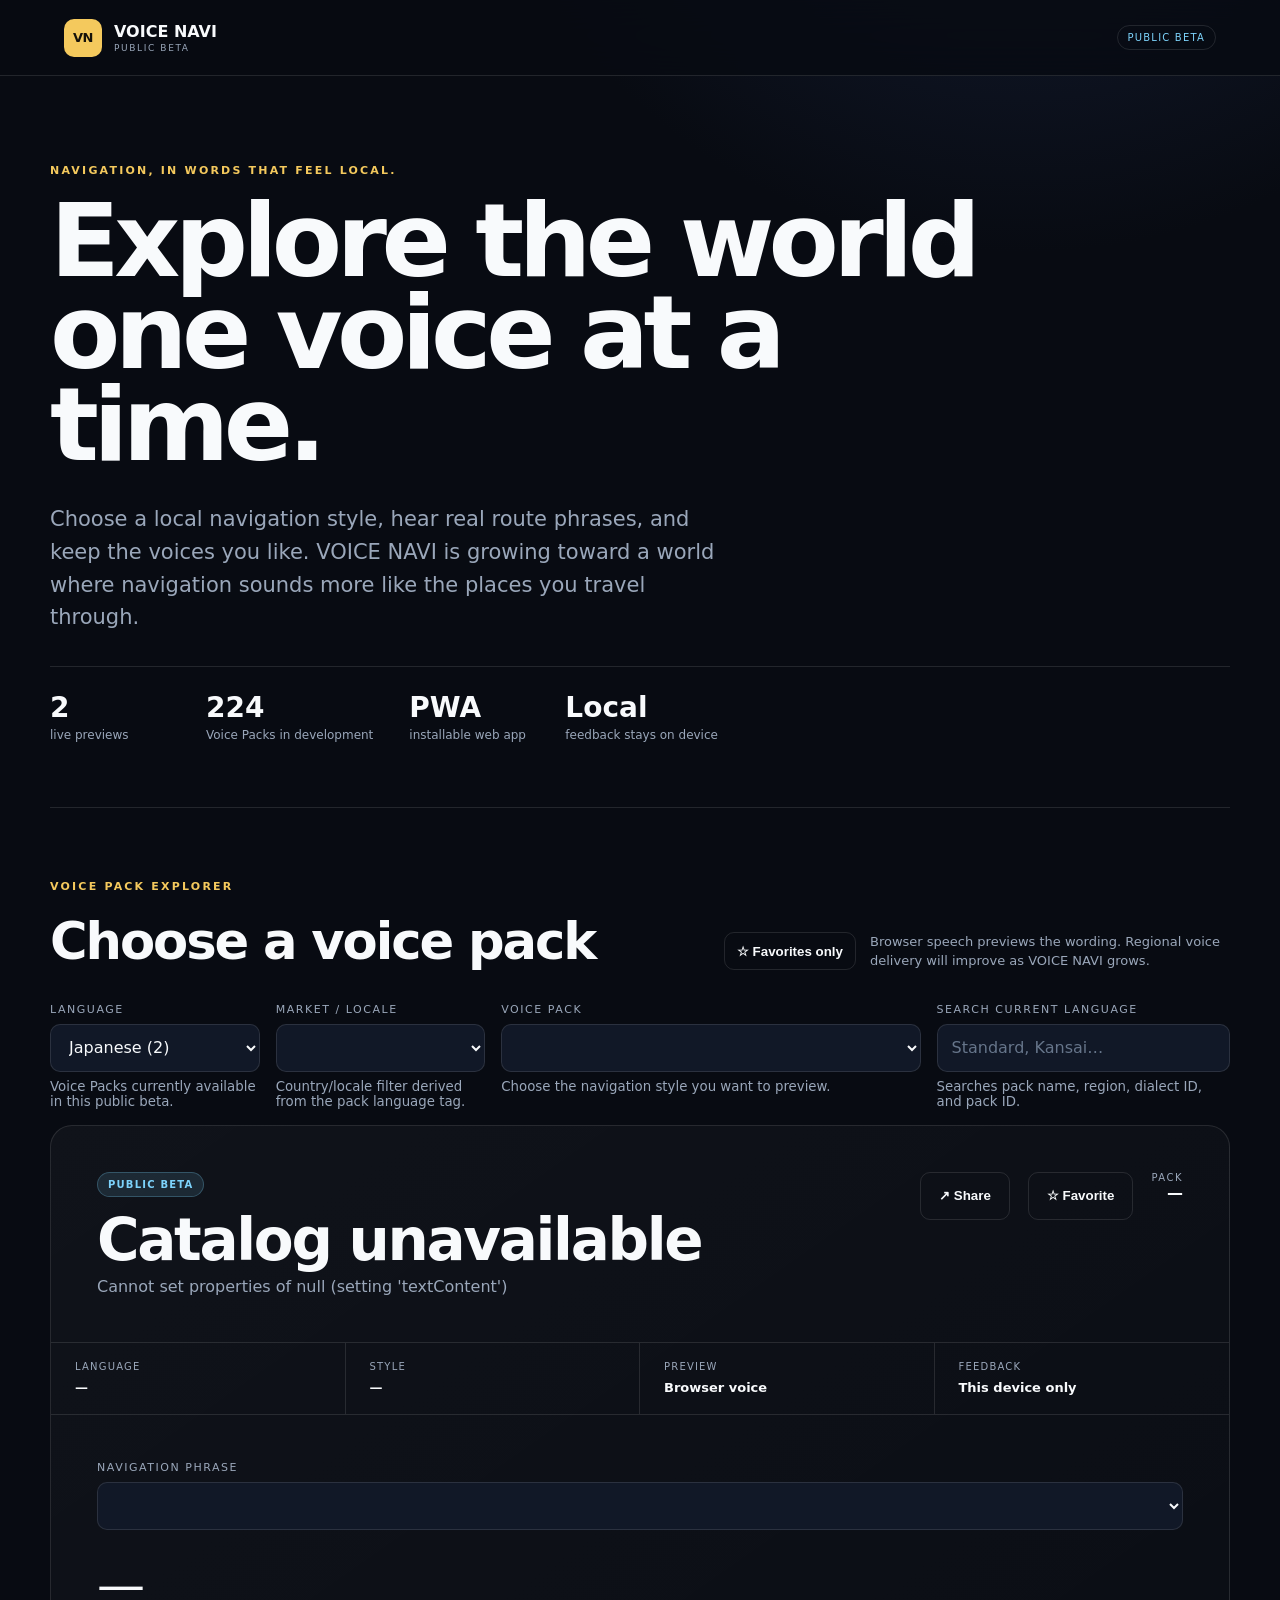
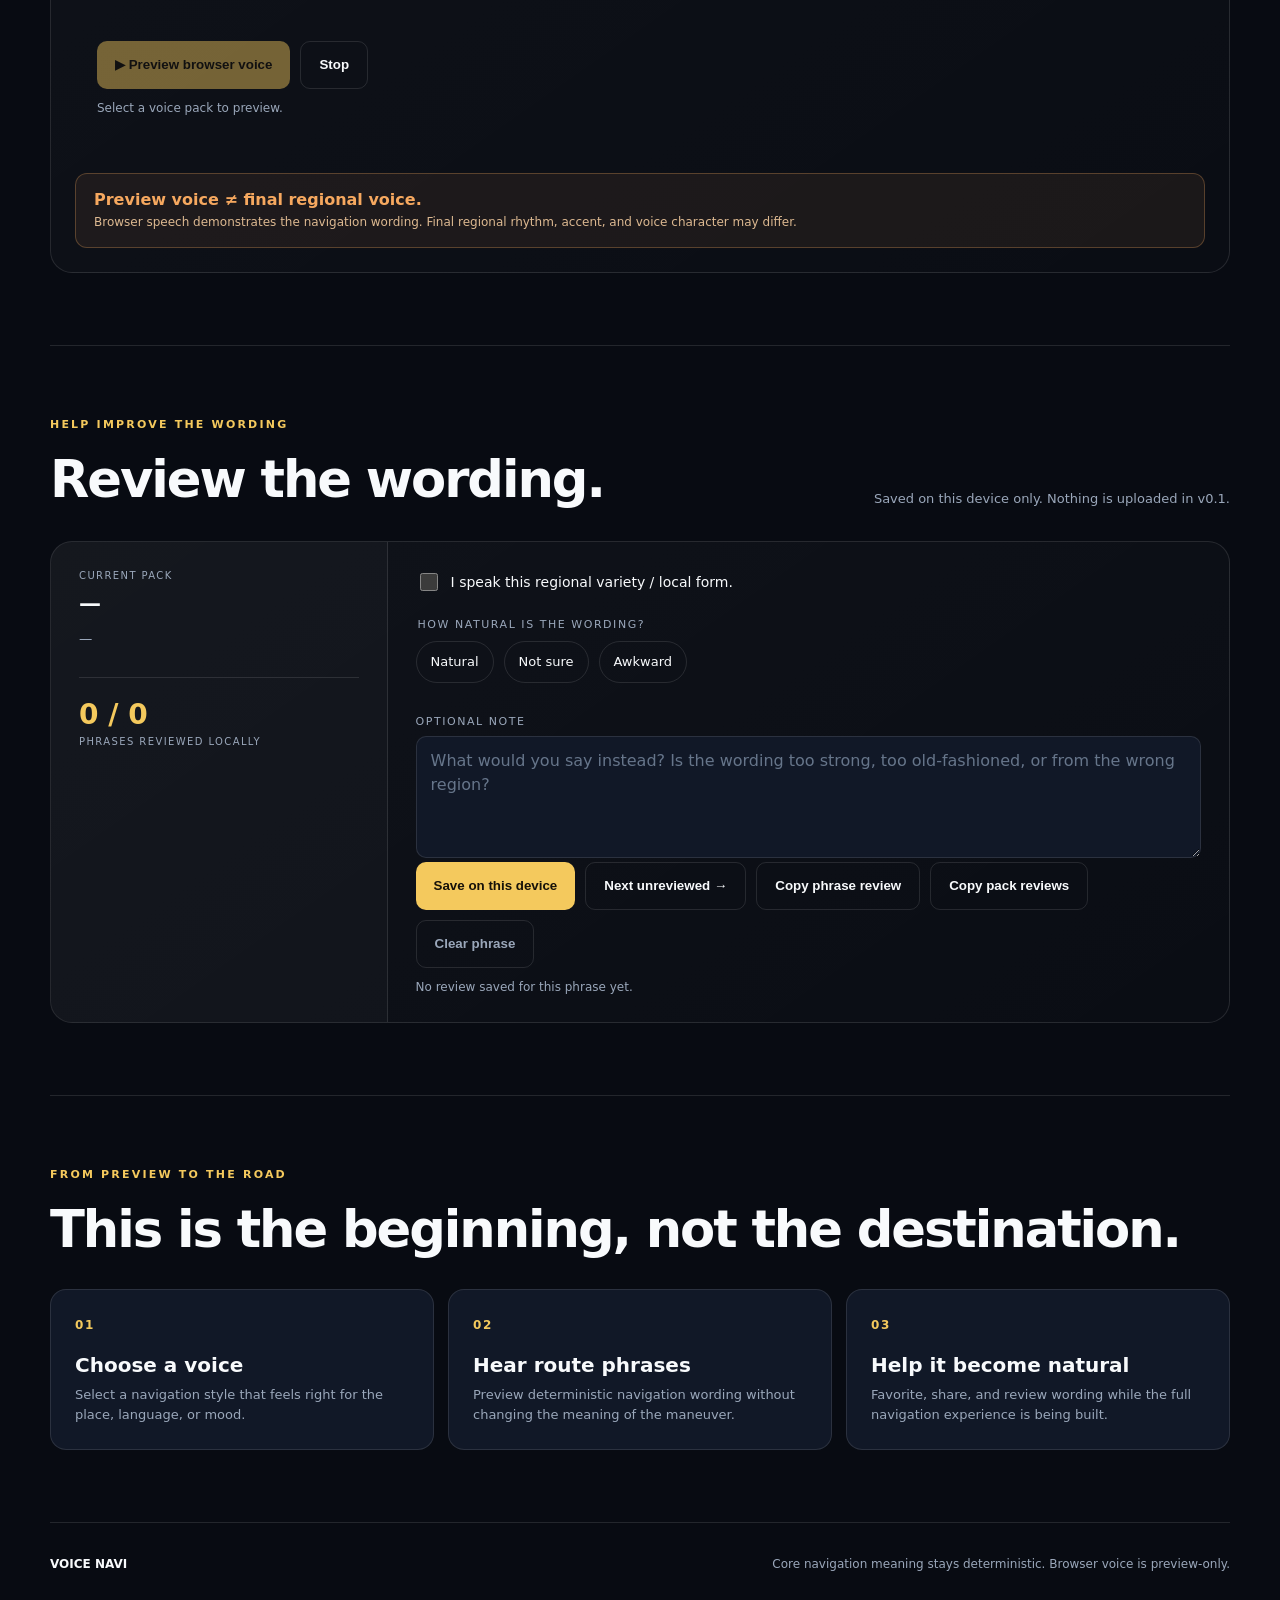
==== commit 555fe3df: "Align public beta metadata" ====
--- a/index.html
+++ b/index.html
@@ -4,8 +4,8 @@
   <meta charset="utf-8">
   <meta name="viewport" content="width=device-width,initial-scale=1,viewport-fit=cover">
   <meta name="theme-color" content="#0b1020">
-  <meta name="description" content="Explore VOICE NAVI regional navigation voice packs.">
-  <title>VOICE NAVI — Public Voice Preview</title>
+  <meta name="description" content="Preview VOICE NAVI navigation styles and help shape a more local voice experience.">
+  <title>VOICE NAVI — Public Beta</title>
   <link rel="manifest" href="manifest.webmanifest">
   <link rel="icon" href="icon.svg" type="image/svg+xml">
   <link rel="apple-touch-icon" href="apple-touch-icon.png">
--- a/styles.css
+++ b/styles.css
@@ -31,7 +31,7 @@
 .hero-stats div { min-width: 120px; }
 .hero-stats strong { display: block; font-size: 28px; }
 .hero-stats span { color: var(--muted); font-size: 12px; }
-.lab, .readiness { padding: 72px 0; border-top: 1px solid var(--line); }
+.lab, .product-flow { padding: 72px 0; border-top: 1px solid var(--line); }
 .lab-heading { display: flex; justify-content: space-between; gap: 30px; align-items: end; margin-bottom: 32px; }
 h2 { font-size: clamp(32px,4vw,52px); letter-spacing: -.04em; margin: 0; }
 .status-note { color: var(--muted); max-width: 360px; margin: 0; font-size: 13px; line-height: 1.5; }
@@ -52,9 +52,7 @@
 .version-block span { display: block; font-size: 10px; letter-spacing: .15em; }
 .version-block strong { color: var(--text); font-size: 16px; }
 .badge { display: inline-block; border-radius: 999px; padding: 6px 10px; font-weight: 800; font-size: 10px; letter-spacing: .12em; background: rgba(255,255,255,.1); }
-.badge.release, .badge[data-state="RELEASE"] { background: rgba(100,217,139,.14); color: var(--green); border: 1px solid rgba(100,217,139,.28); }
-.badge.beta, .badge[data-state="BETA"] { background: rgba(125,211,252,.12); color: var(--accent-2); border: 1px solid rgba(125,211,252,.25); }
-.badge.experimental, .badge[data-state="EXPERIMENTAL"] { background: rgba(246,168,95,.12); color: var(--orange); border: 1px solid rgba(246,168,95,.25); }
+.badge.public-beta { background: rgba(125,211,252,.12); color: var(--accent-2); border: 1px solid rgba(125,211,252,.25); }
 .evidence-grid { display: grid; grid-template-columns: repeat(4, 1fr); }
 .evidence-grid div { padding: 18px 24px; border-right: 1px solid var(--line); border-bottom: 1px solid var(--line); }
 .evidence-grid div:last-child { border-right: 0; }
@@ -71,10 +69,11 @@
 .warning { margin: 0 24px 24px; padding: 16px 18px; border: 1px solid rgba(246,168,95,.28); border-radius: 12px; background: rgba(246,168,95,.07); color: var(--orange); }
 .warning strong, .warning span { display: block; }
 .warning span { color: #ddb991; margin-top: 4px; font-size: 12px; line-height: 1.5; }
-.readiness-grid { display: grid; grid-template-columns: repeat(3,1fr); gap: 14px; margin-top: 30px; }
-.readiness-grid article { border: 1px solid var(--line); background: var(--panel); padding: 24px; border-radius: 16px; }
-.readiness-grid h3 { margin: 20px 0 8px; font-size: 20px; }
-.readiness-grid p { color: var(--muted); line-height: 1.55; margin: 0; font-size: 13px; }
+.product-flow-grid { display: grid; grid-template-columns: repeat(3,1fr); gap: 14px; margin-top: 30px; }
+.product-flow-grid article { border: 1px solid var(--line); background: var(--panel); padding: 24px; border-radius: 16px; }
+.product-flow-grid h3 { margin: 20px 0 8px; font-size: 20px; }
+.product-flow-grid p { color: var(--muted); line-height: 1.55; margin: 0; font-size: 13px; }
+.step-number { color: var(--accent); font-size: 12px; letter-spacing: .14em; font-weight: 800; }
 footer { width: min(1180px, calc(100% - 40px)); margin: 0 auto; padding: 34px 0 60px; border-top: 1px solid var(--line); color: var(--muted); display: flex; justify-content: space-between; gap: 24px; font-size: 12px; }
 footer strong { color: var(--text); }
 @media (max-width: 720px) {
@@ -88,7 +87,7 @@
   .controls { grid-template-columns: 1fr; }
   .evidence-grid { grid-template-columns: 1fr 1fr; }
   .evidence-grid div:nth-child(2) { border-right: 0; }
-  .readiness-grid { grid-template-columns: 1fr; }
+  .product-flow-grid { grid-template-columns: 1fr; }
   .pack-head { display: block; }
   .version-block { text-align: left; margin-top: 18px; }
   footer span { display: block; margin-top: 8px; }
@@ -129,3 +128,5 @@
 .topnav { display: flex; align-items: center; gap: 14px; }
 .topnav a { color: var(--muted); text-decoration: none; font-size: 12px; }
 .topnav a:hover { color: var(--text); }
+
+[hidden] { display: none !important; }
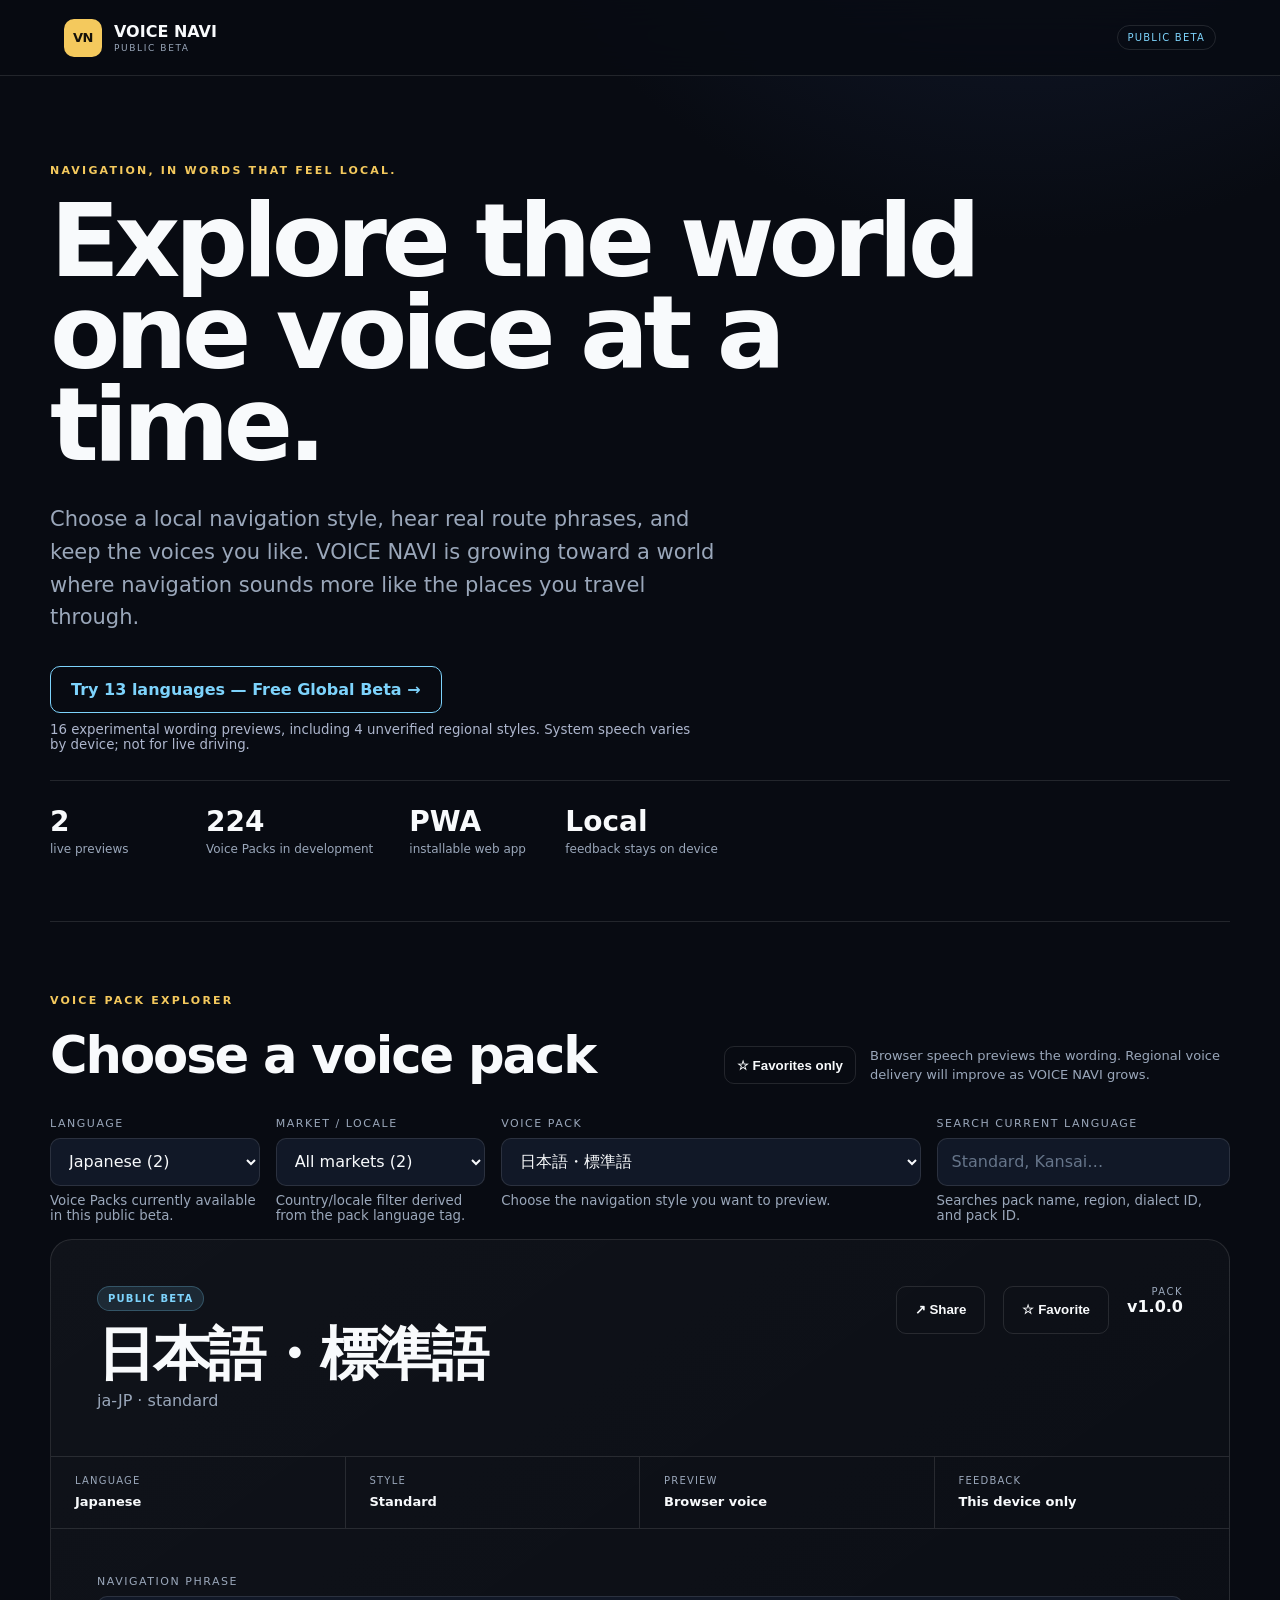
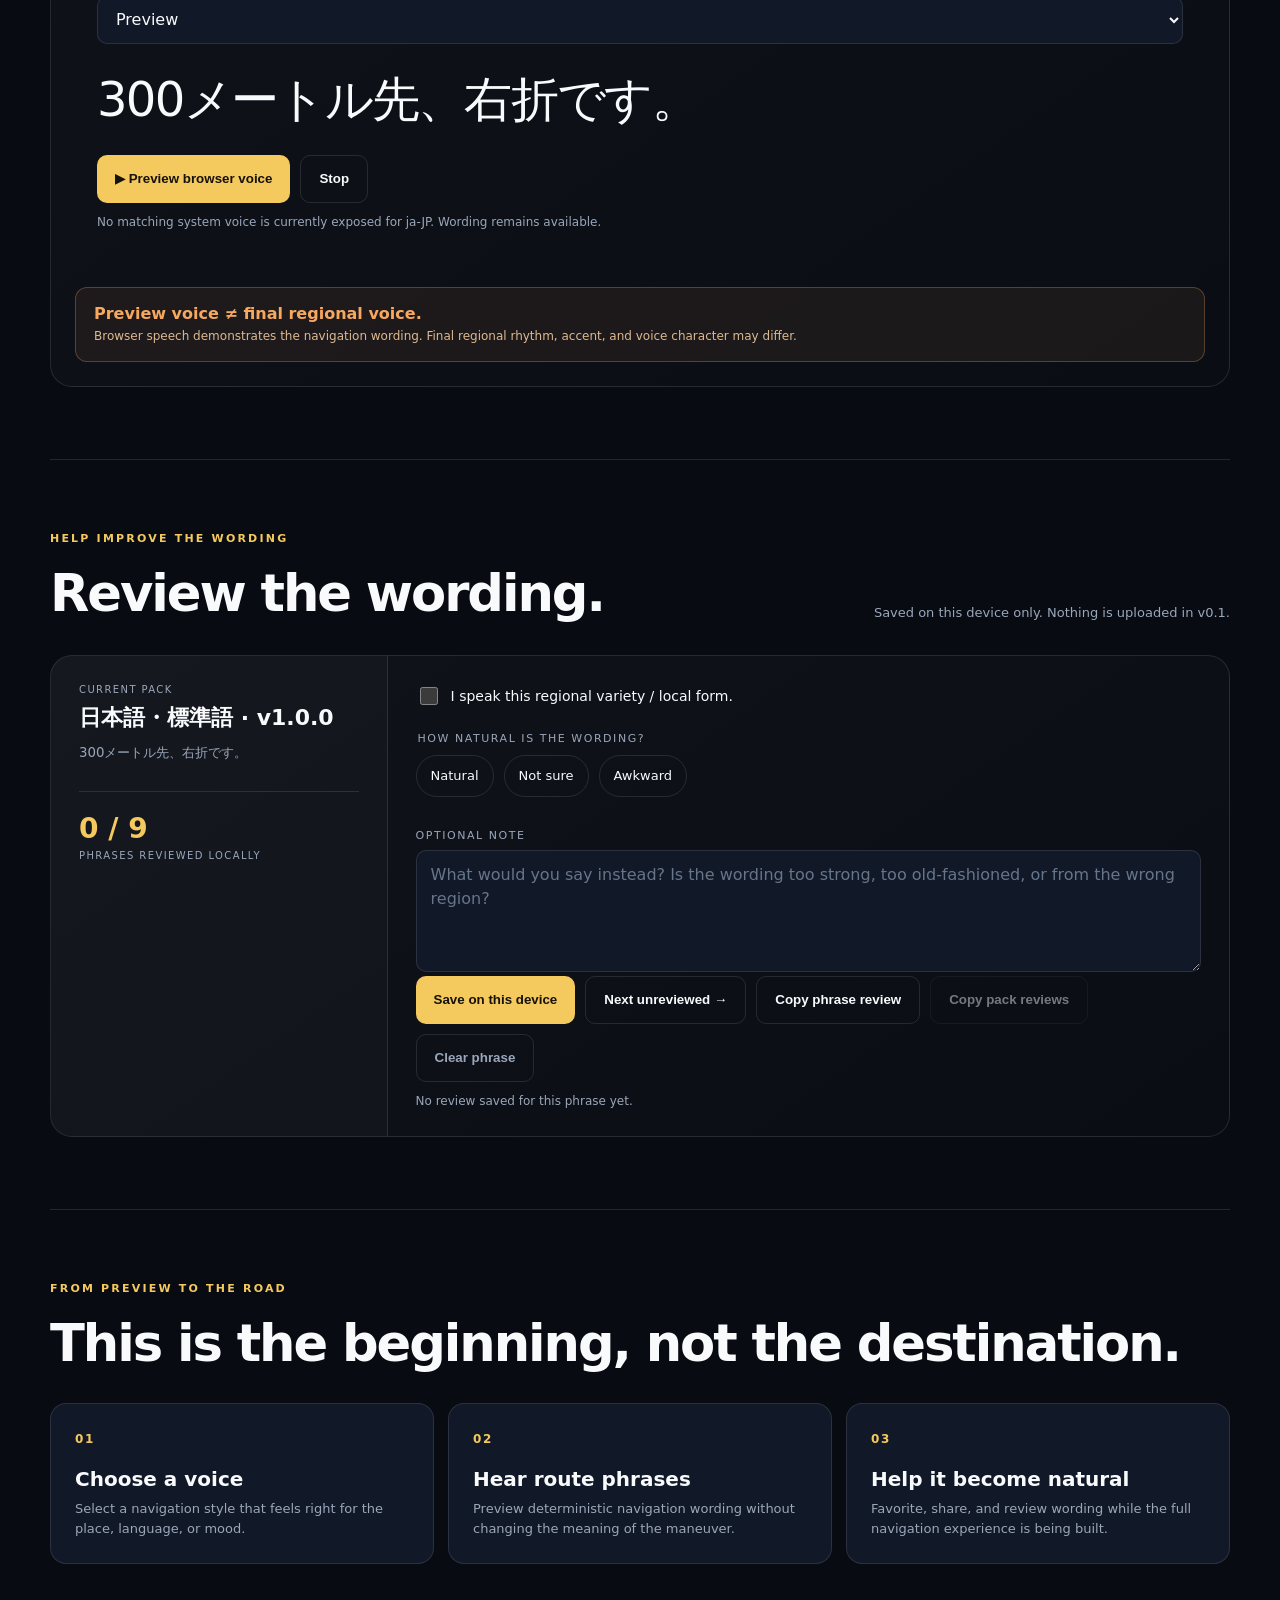
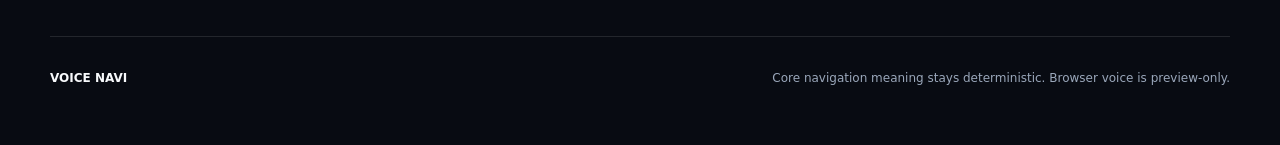
==== commit 964800e1: "Add Geordie local wording experimental free beta pack" ====
--- a/index.html
+++ b/index.html
@@ -25,6 +25,10 @@
       <p class="eyebrow">NAVIGATION, IN WORDS THAT FEEL LOCAL.</p>
       <h1 id="hero-title">Explore the world<br>one voice at a time.</h1>
       <p class="hero-copy">Choose a local navigation style, hear real route phrases, and keep the voices you like. VOICE NAVI is growing toward a world where navigation sounds more like the places you travel through.</p>
+      <p style="margin:0 0 28px">
+        <a href="beta/" style="display:inline-block;padding:13px 20px;border:1px solid #7dd3fc;border-radius:10px;color:#7dd3fc;text-decoration:none;font-weight:700">Try 13 languages — Free Global Beta →</a>
+        <small style="display:block;max-width:650px;margin-top:9px;color:#adb6cd">16 experimental wording previews, including 4 unverified regional styles. System speech varies by device; not for live driving.</small>
+      </p>
       <div class="hero-stats" aria-label="VOICE NAVI beta summary">
         <div><strong id="pack-count">—</strong><span>live previews</span></div>
         <div><strong>224</strong><span>Voice Packs in development</span></div>
